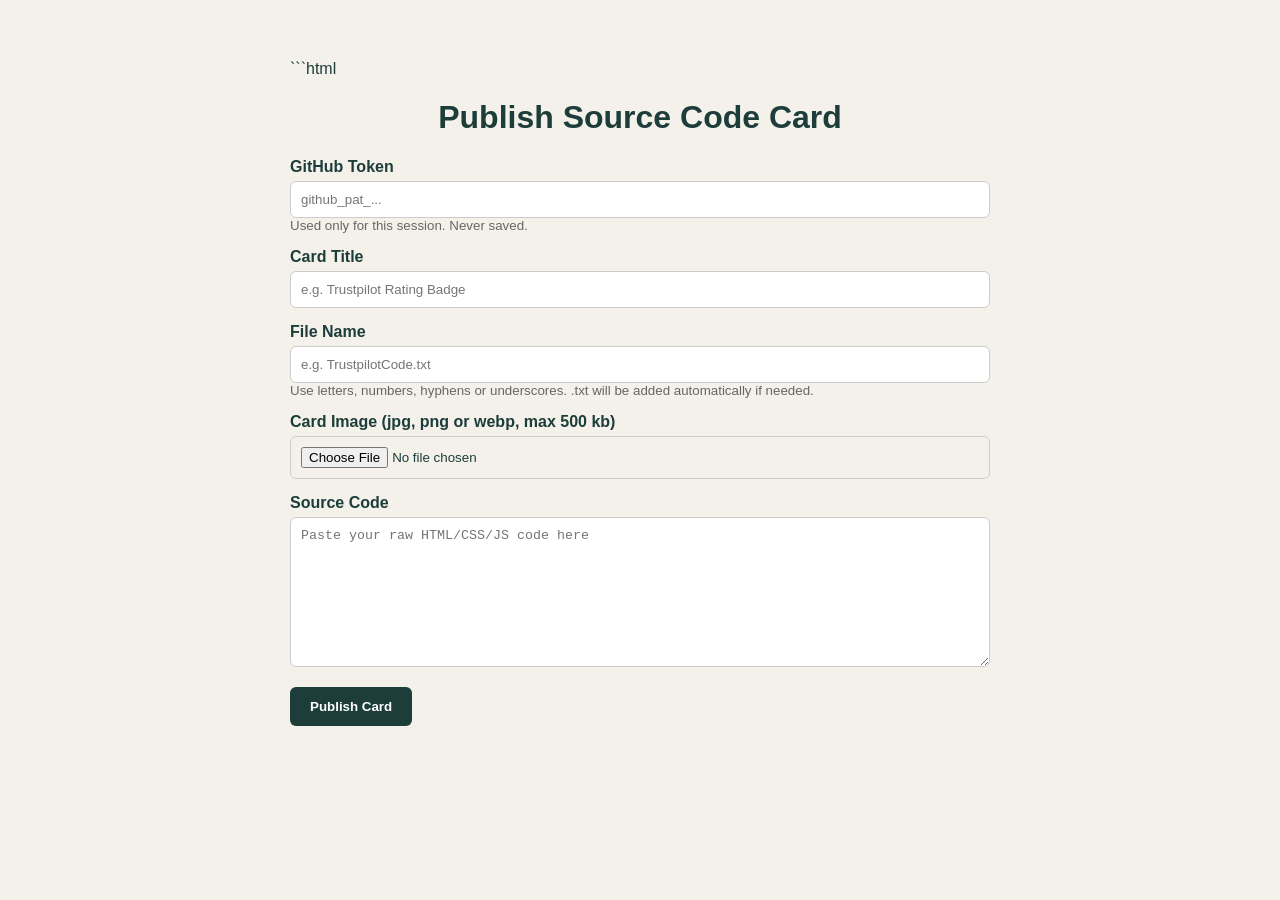
==== admin.html @ 5de01f5f "Update admin.html" ====
```html
<!DOCTYPE html>
<html lang="en">
<head>
<meta charset="UTF-8">
<meta name="viewport" content="width=device-width, initial-scale=1.0">
<meta name="robots" content="noindex, nofollow">
<title>Admin - Publish Card</title>
<style>
    body {
        font-family: Arial, sans-serif;
        max-width: 700px;
        margin: 40px auto;
        padding: 20px;
        background: #f4f1ea;
        color: #1c3d3a;
    }
    h1 { text-align: center; }
    label { display: block; margin-top: 15px; font-weight: bold; }
    input, textarea {
        width: 100%;
        padding: 10px;
        margin-top: 5px;
        border-radius: 6px;
        border: 1px solid #ccc;
        box-sizing: border-box;
        font-family: inherit;
    }
    textarea {
        font-family: "Courier New", monospace;
        min-height: 150px;
    }
    button {
        margin-top: 20px;
        padding: 12px 20px;
        border: none;
        border-radius: 6px;
        background: #1c3d3a;
        color: white;
        font-weight: bold;
        cursor: pointer;
    }
    button:hover { opacity: 0.9; }
    button:disabled {
        opacity: 0.5;
        cursor: not-allowed;
    }
    #status {
        margin-top: 20px;
        padding: 12px;
        border-radius: 6px;
        display: none;
        font-weight: bold;
    }
    .success {
        background: #d4f5d4;
        color: #1c3d3a;
        display: block !important;
    }

    .error {
    background: #ffe5e5;
    color: #d00000;
    display: block !important;
}
    
    .loading {
        background: #f5edd4;
        color: #1c3d3a;
        display: block !important;
    }
    small { color: #666; }
</style>
</head>
<body>

<h1>Publish Source Code Card</h1>

<label for="token">GitHub Token</label>
<input type="password" id="token" placeholder="github_pat_..." autocomplete="off">
<small>Used only for this session. Never saved.</small>

<label for="title">Card Title</label>
<input type="text" id="title" placeholder="e.g. Trustpilot Rating Badge">

<label for="filename">File Name</label>
<input type="text" id="filename" placeholder="e.g. TrustpilotCode.txt">
<small>Use letters, numbers, hyphens or underscores. .txt will be added automatically if needed.</small>

<label for="image">Card Image (jpg, png or webp, max 500 kb)</label>
<input type="file" id="image" accept="image/jpeg,image/png,image/webp">

<label for="code">Source Code</label>
<textarea id="code" placeholder="Paste your raw HTML/CSS/JS code here"></textarea>

<button type="button" id="publishBtn" onclick="publishCard()">Publish Card</button>

<div id="status"></div>

<script>

const OWNER = "mukta92";
const REPO = "mukta-design";
const BRANCH = "main";
const CARDS_FILE = "cards.json";
const MAX_IMAGE_BYTES = 500 * 1024;
    const IMAGE_TYPES = {
    "image/jpeg": "jpg",
    "image/png": "png",
    "image/webp": "webp"
};

function setStatus(msg, type) {
    const el = document.getElementById('status');
    el.textContent = msg;
    el.className = type;
}

function bytesToBase64(bytes) {
    let binary = "";
    const chunk = 0x8000;

    for (let i = 0; i < bytes.length; i += chunk) {
        binary += String.fromCharCode.apply(
            null,
            bytes.subarray(i, i + chunk)
        );
    }

    return btoa(binary);
}

function textToBase64(str) {
    return bytesToBase64(new TextEncoder().encode(str));
}

function base64ToText(b64) {
    const binary = atob(b64.replace(/\n/g, ""));
    const bytes = Uint8Array.from(
        binary,
        c => c.charCodeAt(0)
    );
    return new TextDecoder().decode(bytes);
}

async function fileToBase64(file) {
    const buffer = await file.arrayBuffer();
    return bytesToBase64(new Uint8Array(buffer));
}

function apiUrl(path) {
    return `https://api.github.com/repos/${OWNER}/${REPO}/contents/${path}`;
}

function authHeaders(token) {
    return {
        Authorization: `Bearer ${token}`,
        Accept: "application/vnd.github+json"
    };
}

async function putFile(token, path, contentB64, message, sha) {
    const body = {
        message: message,
        content: contentB64,
        branch: BRANCH
    };

    if (sha) body.sha = sha;

    const res = await fetch(apiUrl(path), {
        method: "PUT",
        headers: Object.assign(
            { "Content-Type": "application/json" },
            authHeaders(token)
        ),
        body: JSON.stringify(body)
    });

    if (!res.ok) {
        let msg = "Failed to upload " + path;

        try {
            msg = (await res.json()).message || msg;
        } catch (e) {}

        throw new Error(msg);
    }
}

async function readCards(token) {
    const res = await fetch(
        apiUrl(CARDS_FILE) + "?ref=" + BRANCH,
        {
            headers: authHeaders(token),
            cache: "no-store"
        }
    );

    if (res.status === 404) {
        return {
            cards: [],
            sha: null
        };
    }

    if (!res.ok) {
        throw new Error(
            "Could not read cards.json. Check your token and repo details."
        );
    }

    const data = await res.json();

    const parsed = JSON.parse(
        base64ToText(data.content) || "[]"
    );

    if (!Array.isArray(parsed)) {
        throw new Error("cards.json must contain a list.");
    }

    return {
        cards: parsed,
        sha: data.sha
    };
}

async function publishCard() {

    const token = document.getElementById('token').value.trim();
    const title = document.getElementById('title').value.trim();
    const filenameInput = document.getElementById('filename').value.trim();
    const code = document.getElementById('code').value.trim();
    const file = document.getElementById('image').files[0];
    const btn = document.getElementById('publishBtn');

    if (!token || !title || !filenameInput || !code || !file) {
        setStatus(
            "Please fill in Token, Title, File Name, Image and Code.",
            "error"
        );
        return;
    }

    /*
     * Add .txt automatically if the user didn't type it.
     */
    let filename = filenameInput;

    if (!filename.toLowerCase().endsWith(".txt")) {
        filename += ".txt";
    }

    /*
     * Only allow:
     * A-Z
     * a-z
     * 0-9
     * hyphen
     * underscore
     * .txt
     */
    if (!/^[A-Za-z0-9_-]+\.txt$/i.test(filename)) {
        setStatus(
            "Invalid file name. Use only letters, numbers, hyphens and underscores.",
            "error"
        );
        return;
    }

    const ext = IMAGE_TYPES[file.type];

    if (!ext) {
        setStatus(
            "Image must be jpg, png or webp.",
            "error"
        );
        return;
    }

    if (file.size > MAX_IMAGE_BYTES) {
        setStatus(
            "Image is too large. Maximum is 500 kb.",
            "error"
        );
        return;
    }

    btn.disabled = true;

    setStatus(
        "Publishing... please wait.",
        "loading"
    );

    try {

        /*
         * Keep the existing random ID for the card and image.
         * Only the snippet filename is now controlled by you.
         */
        const id = "c" + Date.now().toString(36);

        const imagePath = `images/${id}.${ext}`;

        /*
         * NEW:
         * The source code is saved using your chosen filename.
         */
        const snippetPath = `snippets/${filename}`;

        await putFile(
            token,
            imagePath,
            await fileToBase64(file),
            `Add image: ${title}`
        );

        await putFile(
            token,
            snippetPath,
            textToBase64(code),
            `Add snippet: ${title}`
        );

        /*
         * Read cards.json last so nothing is overwritten
         * by an older copy.
         */
        const current = await readCards(token);

        current.cards.unshift({
            id: id,
            title: title,
            image: imagePath,
            snippet: snippetPath
        });

        await putFile(
            token,
            CARDS_FILE,
            textToBase64(
                JSON.stringify(current.cards, null, 2) + "\n"
            ),
            `Add card: ${title}`,
            current.sha
        );

        setStatus(
            `Published successfully! Code saved as ${filename}. Live in about 30-60 seconds.`,
            "success"
        );

        document.getElementById('title').value = '';
        document.getElementById('filename').value = '';
        document.getElementById('code').value = '';
        document.getElementById('image').value = '';

    } catch (err) {

        setStatus(
            "Error: " + err.message,
            "error"
        );

    } finally {

        btn.disabled = false;

    }
}

</script>

</body>
</html>
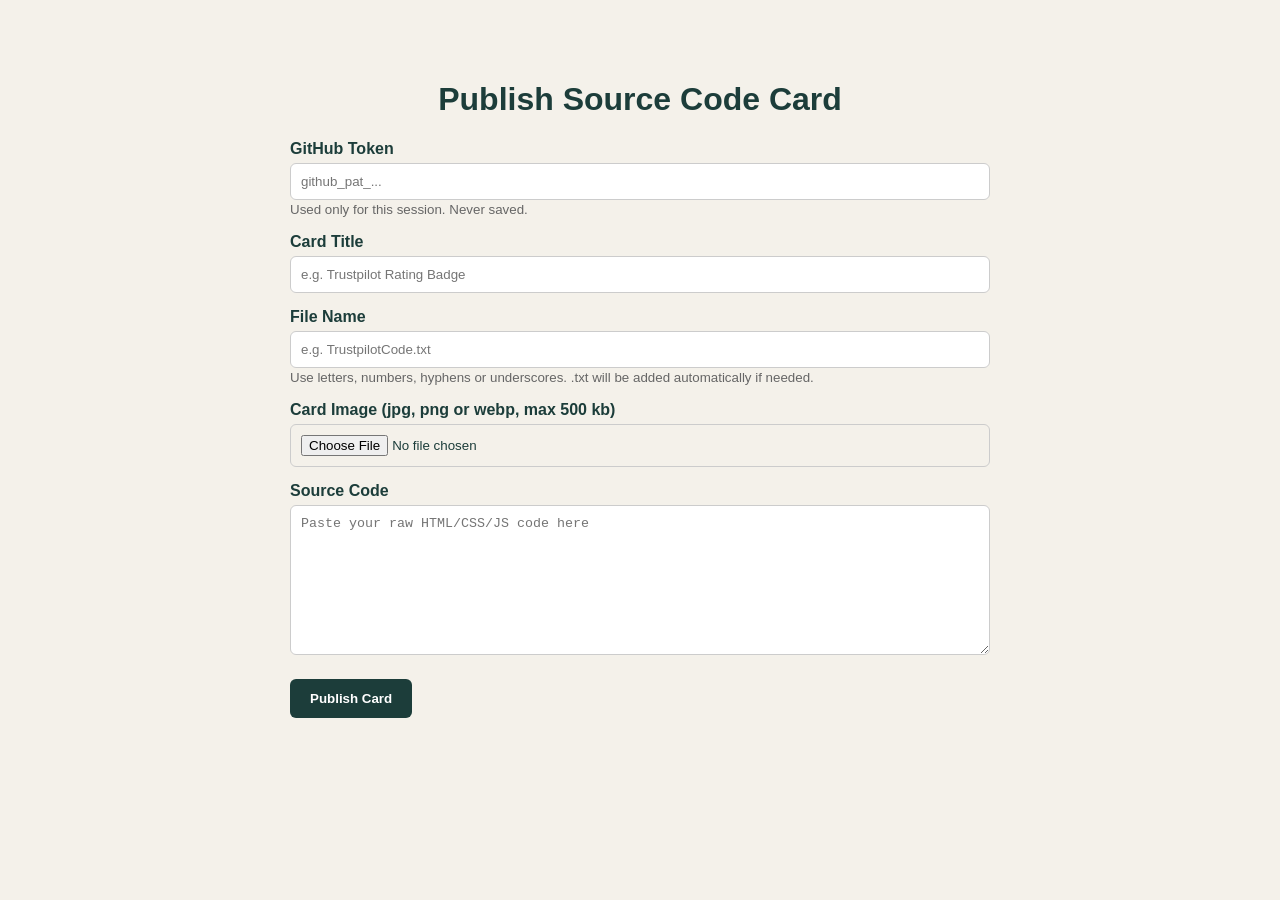
==== commit 5db89bef: "Update admin.html" ====
--- a/admin.html
+++ b/admin.html
@@ -1,4 +1,3 @@
-```html
 <!DOCTYPE html>
 <html lang="en">
 <head>
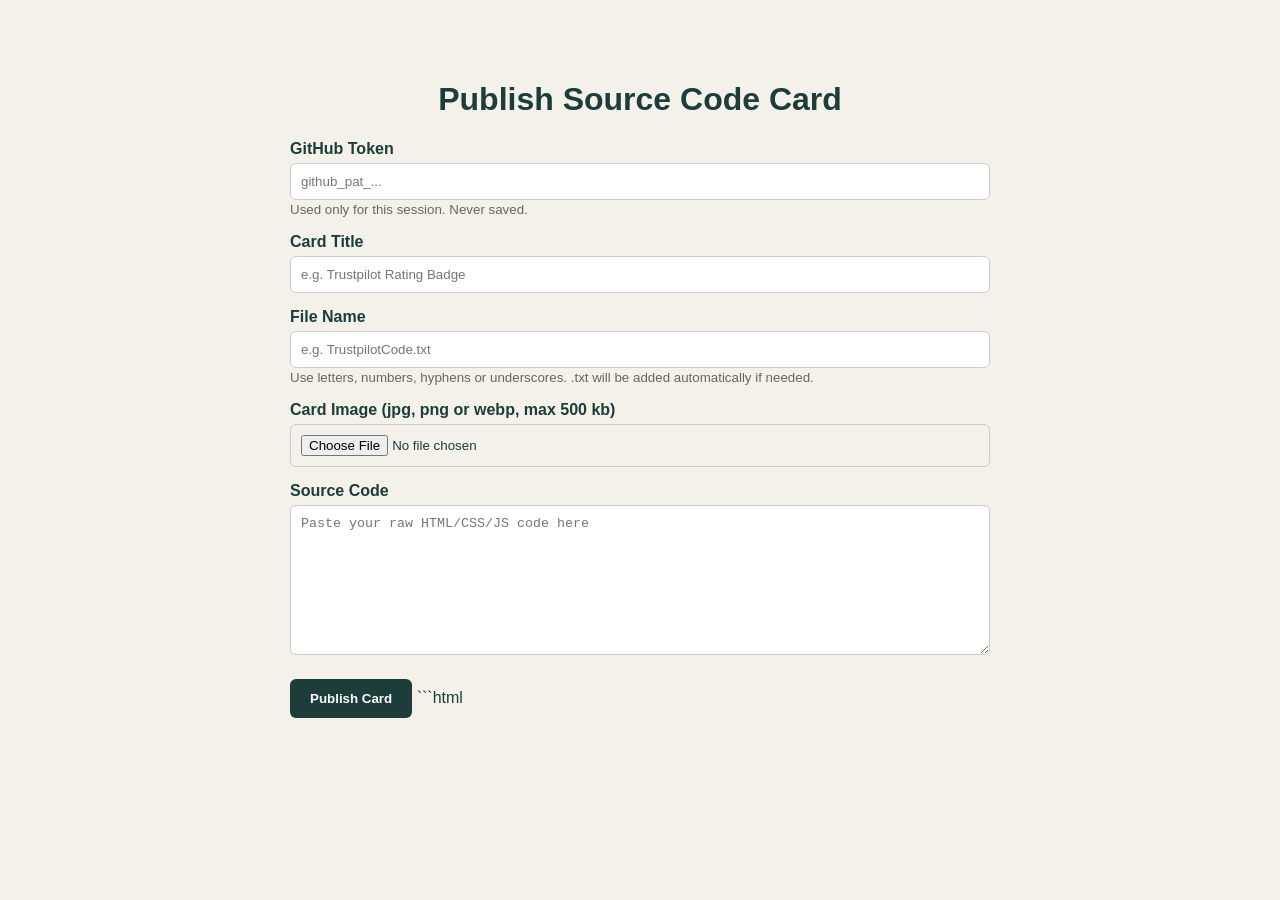
==== commit 6357a586: "Update admin.html" ====
--- a/admin.html
+++ b/admin.html
@@ -96,6 +96,7 @@
 
 <div id="status"></div>
 
+```html
 <script>
 
 const OWNER = "mukta92";
@@ -103,7 +104,8 @@
 const BRANCH = "main";
 const CARDS_FILE = "cards.json";
 const MAX_IMAGE_BYTES = 500 * 1024;
-    const IMAGE_TYPES = {
+
+const IMAGE_TYPES = {
     "image/jpeg": "jpg",
     "image/png": "png",
     "image/webp": "webp"
@@ -159,13 +161,16 @@
 }
 
 async function putFile(token, path, contentB64, message, sha) {
+
     const body = {
         message: message,
         content: contentB64,
         branch: BRANCH
     };
 
-    if (sha) body.sha = sha;
+    if (sha) {
+        body.sha = sha;
+    }
 
     const res = await fetch(apiUrl(path), {
         method: "PUT",
@@ -177,6 +182,7 @@
     });
 
     if (!res.ok) {
+
         let msg = "Failed to upload " + path;
 
         try {
@@ -188,6 +194,7 @@
 }
 
 async function readCards(token) {
+
     const res = await fetch(
         apiUrl(CARDS_FILE) + "?ref=" + BRANCH,
         {
@@ -219,6 +226,10 @@
         throw new Error("cards.json must contain a list.");
     }
 
+    if (!data.sha) {
+        throw new Error("Could not get the current cards.json SHA.");
+    }
+
     return {
         cards: parsed,
         sha: data.sha
@@ -235,10 +246,12 @@
     const btn = document.getElementById('publishBtn');
 
     if (!token || !title || !filenameInput || !code || !file) {
+
         setStatus(
             "Please fill in Token, Title, File Name, Image and Code.",
             "error"
         );
+
         return;
     }
 
@@ -261,28 +274,34 @@
      * .txt
      */
     if (!/^[A-Za-z0-9_-]+\.txt$/i.test(filename)) {
+
         setStatus(
             "Invalid file name. Use only letters, numbers, hyphens and underscores.",
             "error"
         );
+
         return;
     }
 
     const ext = IMAGE_TYPES[file.type];
 
     if (!ext) {
+
         setStatus(
             "Image must be jpg, png or webp.",
             "error"
         );
+
         return;
     }
 
     if (file.size > MAX_IMAGE_BYTES) {
+
         setStatus(
             "Image is too large. Maximum is 500 kb.",
             "error"
         );
+
         return;
     }
 
@@ -297,18 +316,19 @@
 
         /*
          * Keep the existing random ID for the card and image.
-         * Only the snippet filename is now controlled by you.
          */
         const id = "c" + Date.now().toString(36);
 
         const imagePath = `images/${id}.${ext}`;
 
         /*
-         * NEW:
-         * The source code is saved using your chosen filename.
+         * Source code uses the filename chosen by you.
          */
         const snippetPath = `snippets/${filename}`;
 
+        /*
+         * Upload image.
+         */
         await putFile(
             token,
             imagePath,
@@ -316,6 +336,9 @@
             `Add image: ${title}`
         );
 
+        /*
+         * Upload source code.
+         */
         await putFile(
             token,
             snippetPath,
@@ -324,8 +347,8 @@
         );
 
         /*
-         * Read cards.json last so nothing is overwritten
-         * by an older copy.
+         * Read the latest cards.json AFTER
+         * uploading the image and snippet.
          */
         const current = await readCards(token);
 
@@ -336,6 +359,9 @@
             snippet: snippetPath
         });
 
+        /*
+         * Update cards.json using its current SHA.
+         */
         await putFile(
             token,
             CARDS_FILE,
@@ -351,6 +377,9 @@
             "success"
         );
 
+        /*
+         * Clear form.
+         */
         document.getElementById('title').value = '';
         document.getElementById('filename').value = '';
         document.getElementById('code').value = '';
@@ -366,11 +395,11 @@
     } finally {
 
         btn.disabled = false;
-
     }
 }
 
 </script>
 
+    
 </body>
 </html>
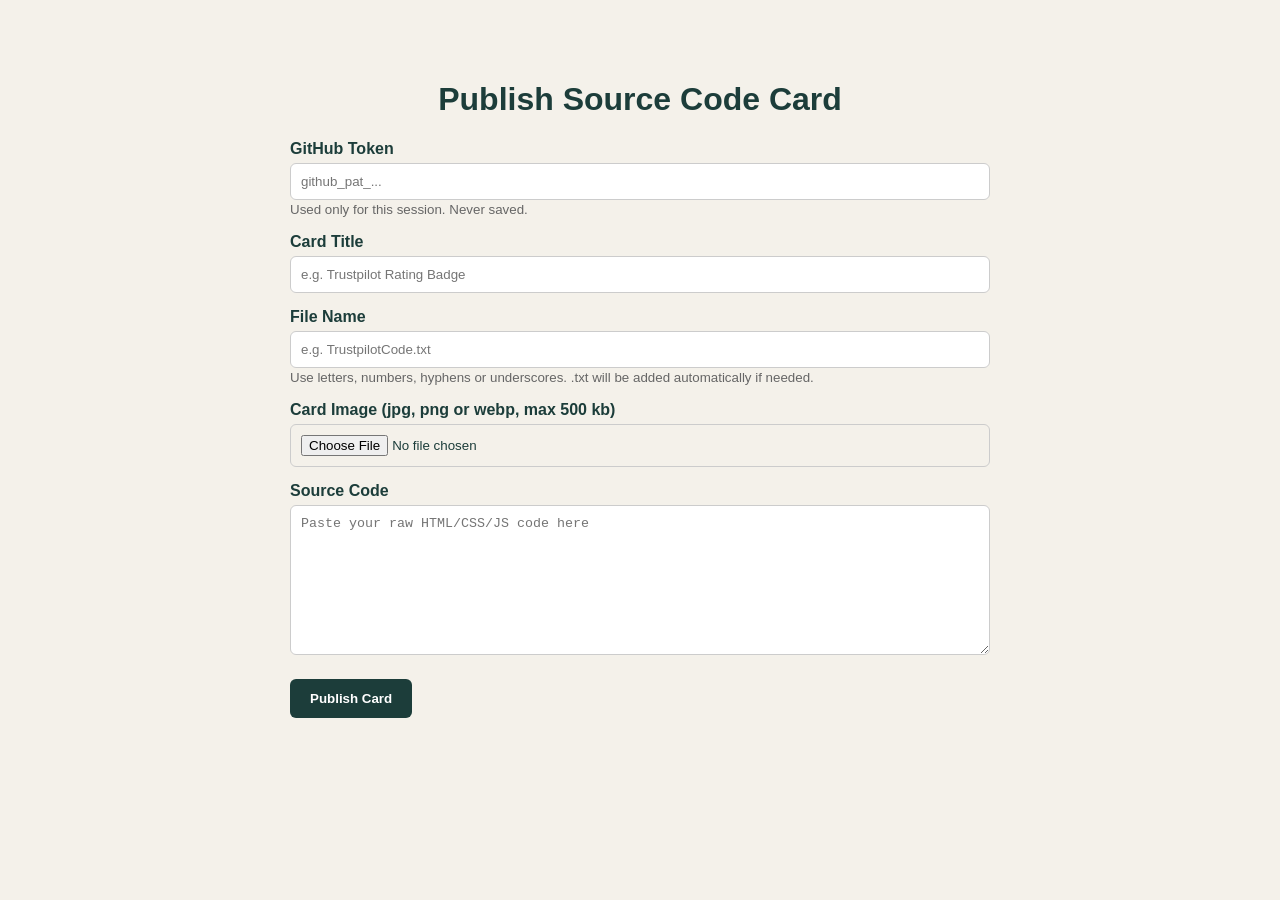
==== commit 546cf9f8: "Update admin.html" ====
--- a/admin.html
+++ b/admin.html
@@ -96,7 +96,6 @@
 
 <div id="status"></div>
 
-```html
 <script>
 
 const OWNER = "mukta92";
@@ -203,20 +202,19 @@
         }
     );
 
-    if (res.status === 404) {
-        return {
-            cards: [],
-            sha: null
-        };
-    }
+    const data = await res.json();
 
     if (!res.ok) {
         throw new Error(
-            "Could not read cards.json. Check your token and repo details."
-        );
-    }
-
-    const data = await res.json();
+            `Could not read cards.json. GitHub returned ${res.status}: ${data.message || "Unknown error"}`
+        );
+    }
+
+    if (!data.sha) {
+        throw new Error(
+            "GitHub returned cards.json but did not provide its SHA."
+        );
+    }
 
     const parsed = JSON.parse(
         base64ToText(data.content) || "[]"
@@ -224,10 +222,6 @@
 
     if (!Array.isArray(parsed)) {
         throw new Error("cards.json must contain a list.");
-    }
-
-    if (!data.sha) {
-        throw new Error("Could not get the current cards.json SHA.");
     }
 
     return {
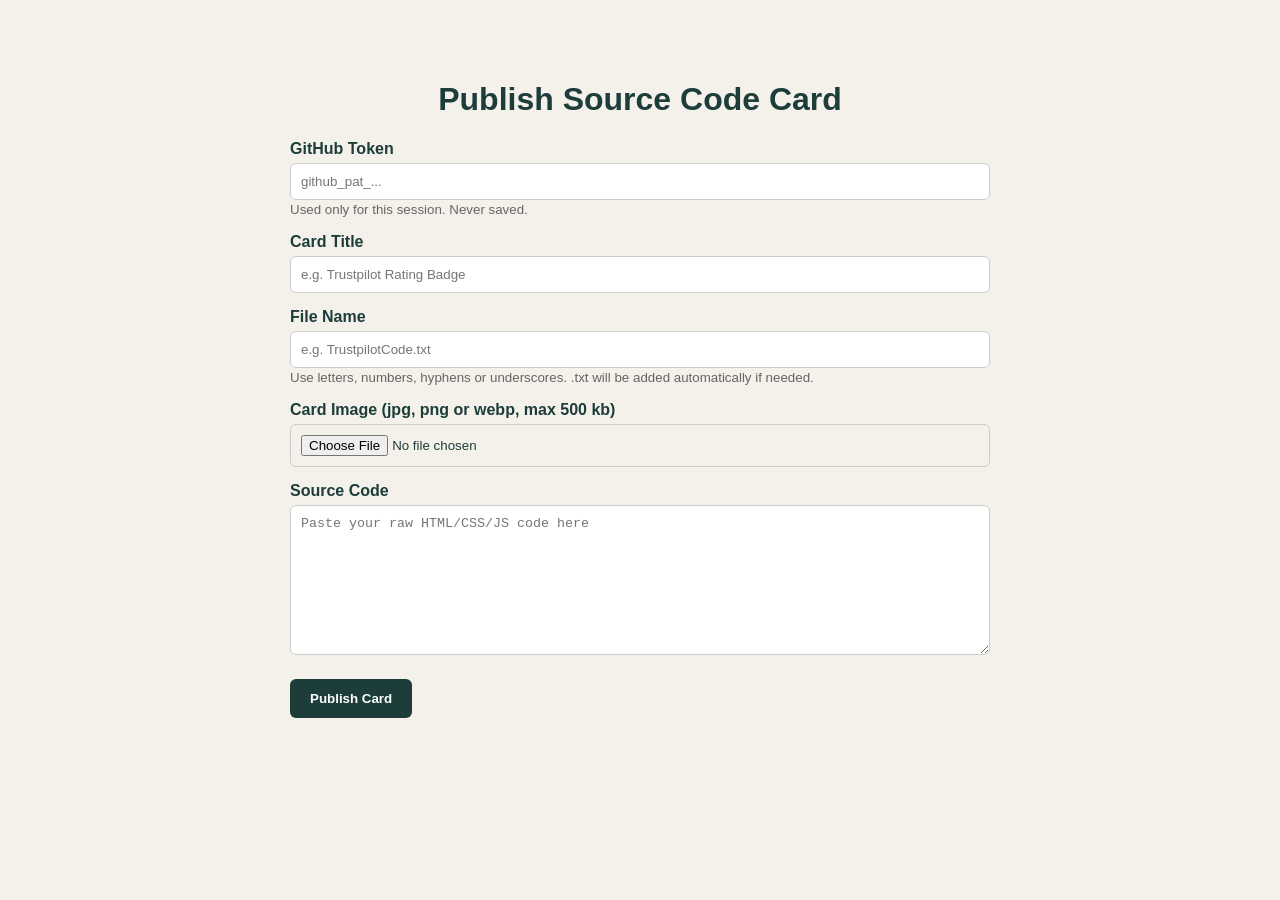
==== commit ac7834c9: "Update admin.html" ====
--- a/admin.html
+++ b/admin.html
@@ -102,6 +102,7 @@
 const REPO = "mukta-design";
 const BRANCH = "main";
 const CARDS_FILE = "cards.json";
+
 const MAX_IMAGE_BYTES = 500 * 1024;
 
 const IMAGE_TYPES = {
@@ -110,17 +111,31 @@
     "image/webp": "webp"
 };
 
+
+/* =========================
+   STATUS MESSAGE
+========================= */
+
 function setStatus(msg, type) {
-    const el = document.getElementById('status');
+
+    const el = document.getElementById("status");
+
     el.textContent = msg;
     el.className = type;
 }
 
+
+/* =========================
+   BASE64 HELPERS
+========================= */
+
 function bytesToBase64(bytes) {
+
     let binary = "";
     const chunk = 0x8000;
 
     for (let i = 0; i < bytes.length; i += chunk) {
+
         binary += String.fromCharCode.apply(
             null,
             bytes.subarray(i, i + chunk)
@@ -130,36 +145,70 @@
     return btoa(binary);
 }
 
+
 function textToBase64(str) {
-    return bytesToBase64(new TextEncoder().encode(str));
-}
+
+    return bytesToBase64(
+        new TextEncoder().encode(str)
+    );
+}
+
 
 function base64ToText(b64) {
-    const binary = atob(b64.replace(/\n/g, ""));
+
+    const binary = atob(
+        b64.replace(/\n/g, "")
+    );
+
     const bytes = Uint8Array.from(
         binary,
         c => c.charCodeAt(0)
     );
+
     return new TextDecoder().decode(bytes);
 }
 
+
 async function fileToBase64(file) {
+
     const buffer = await file.arrayBuffer();
-    return bytesToBase64(new Uint8Array(buffer));
-}
+
+    return bytesToBase64(
+        new Uint8Array(buffer)
+    );
+}
+
+
+/* =========================
+   GITHUB API
+========================= */
 
 function apiUrl(path) {
+
     return `https://api.github.com/repos/${OWNER}/${REPO}/contents/${path}`;
 }
 
+
 function authHeaders(token) {
+
     return {
         Authorization: `Bearer ${token}`,
         Accept: "application/vnd.github+json"
     };
 }
 
-async function putFile(token, path, contentB64, message, sha) {
+
+/* =========================
+   UPLOAD / UPDATE FILE
+========================= */
+
+async function putFile(
+    token,
+    path,
+    contentB64,
+    message,
+    sha
+) {
 
     const body = {
         message: message,
@@ -167,79 +216,227 @@
         branch: BRANCH
     };
 
+    /*
+     * SHA is required when updating
+     * an existing GitHub file.
+     */
     if (sha) {
         body.sha = sha;
     }
 
-    const res = await fetch(apiUrl(path), {
-        method: "PUT",
-        headers: Object.assign(
-            { "Content-Type": "application/json" },
-            authHeaders(token)
-        ),
-        body: JSON.stringify(body)
-    });
+    const res = await fetch(
+        apiUrl(path),
+        {
+            method: "PUT",
+
+            headers: Object.assign(
+                {
+                    "Content-Type": "application/json"
+                },
+                authHeaders(token)
+            ),
+
+            body: JSON.stringify(body)
+        }
+    );
+
+    const responseText = await res.text();
+
+    let data = {};
+
+    try {
+
+        if (responseText) {
+            data = JSON.parse(responseText);
+        }
+
+    } catch (e) {
+
+        data = {};
+    }
 
     if (!res.ok) {
 
-        let msg = "Failed to upload " + path;
-
-        try {
-            msg = (await res.json()).message || msg;
-        } catch (e) {}
-
-        throw new Error(msg);
-    }
-}
+        throw new Error(
+            data.message ||
+            `GitHub error ${res.status} while saving ${path}`
+        );
+    }
+
+    return data;
+}
+
+
+/* =========================
+   READ CARDS.JSON
+========================= */
 
 async function readCards(token) {
 
     const res = await fetch(
-        apiUrl(CARDS_FILE) + "?ref=" + BRANCH,
+        apiUrl(CARDS_FILE) +
+        "?ref=" +
+        BRANCH,
+
         {
             headers: authHeaders(token),
             cache: "no-store"
         }
     );
 
-    const data = await res.json();
+    const responseText = await res.text();
+
+    let data = {};
+
+    try {
+
+        if (responseText) {
+            data = JSON.parse(responseText);
+        }
+
+    } catch (e) {
+
+        throw new Error(
+            "GitHub returned an invalid response while reading cards.json."
+        );
+    }
+
 
     if (!res.ok) {
+
         throw new Error(
-            `Could not read cards.json. GitHub returned ${res.status}: ${data.message || "Unknown error"}`
-        );
-    }
+            `Could not read cards.json. GitHub returned ${res.status}: ${
+                data.message || "Unknown error"
+            }`
+        );
+    }
+
 
     if (!data.sha) {
+
         throw new Error(
-            "GitHub returned cards.json but did not provide its SHA."
-        );
-    }
+            "GitHub did not provide the SHA for cards.json."
+        );
+    }
+
+
+    if (!data.content) {
+
+        throw new Error(
+            "GitHub returned cards.json without its content."
+        );
+    }
+
 
     const parsed = JSON.parse(
         base64ToText(data.content) || "[]"
     );
 
+
     if (!Array.isArray(parsed)) {
-        throw new Error("cards.json must contain a list.");
-    }
+
+        throw new Error(
+            "cards.json must contain a list."
+        );
+    }
+
 
     return {
+
         cards: parsed,
+
         sha: data.sha
     };
 }
 
+
+/* =========================
+   CHECK IF FILE EXISTS
+========================= */
+
+async function fileExists(token, path) {
+
+    const res = await fetch(
+
+        apiUrl(path) +
+        "?ref=" +
+        BRANCH,
+
+        {
+            headers: authHeaders(token),
+            cache: "no-store"
+        }
+    );
+
+
+    if (res.status === 404) {
+
+        return false;
+    }
+
+
+    if (!res.ok) {
+
+        const responseText = await res.text();
+
+        let data = {};
+
+        try {
+
+            if (responseText) {
+                data = JSON.parse(responseText);
+            }
+
+        } catch (e) {}
+
+
+        throw new Error(
+            data.message ||
+            `Could not check ${path}.`
+        );
+    }
+
+
+    return true;
+}
+
+
+/* =========================
+   PUBLISH CARD
+========================= */
+
 async function publishCard() {
 
-    const token = document.getElementById('token').value.trim();
-    const title = document.getElementById('title').value.trim();
-    const filenameInput = document.getElementById('filename').value.trim();
-    const code = document.getElementById('code').value.trim();
-    const file = document.getElementById('image').files[0];
-    const btn = document.getElementById('publishBtn');
-
-    if (!token || !title || !filenameInput || !code || !file) {
+    const token =
+        document.getElementById("token").value.trim();
+
+    const title =
+        document.getElementById("title").value.trim();
+
+    const filenameInput =
+        document.getElementById("filename").value.trim();
+
+    const code =
+        document.getElementById("code").value.trim();
+
+    const file =
+        document.getElementById("image").files[0];
+
+    const btn =
+        document.getElementById("publishBtn");
+
+
+    /* =========================
+       BASIC VALIDATION
+    ========================= */
+
+    if (
+        !token ||
+        !title ||
+        !filenameInput ||
+        !code ||
+        !file
+    ) {
 
         setStatus(
             "Please fill in Token, Title, File Name, Image and Code.",
@@ -249,25 +446,27 @@
         return;
     }
 
-    /*
-     * Add .txt automatically if the user didn't type it.
-     */
+
+    /* =========================
+       FILE NAME
+    ========================= */
+
     let filename = filenameInput;
 
-    if (!filename.toLowerCase().endsWith(".txt")) {
+
+    if (
+        !filename
+            .toLowerCase()
+            .endsWith(".txt")
+    ) {
+
         filename += ".txt";
     }
 
-    /*
-     * Only allow:
-     * A-Z
-     * a-z
-     * 0-9
-     * hyphen
-     * underscore
-     * .txt
-     */
-    if (!/^[A-Za-z0-9_-]+\.txt$/i.test(filename)) {
+
+    if (
+        !/^[A-Za-z0-9_-]+\.txt$/i.test(filename)
+    ) {
 
         setStatus(
             "Invalid file name. Use only letters, numbers, hyphens and underscores.",
@@ -277,7 +476,13 @@
         return;
     }
 
+
+    /* =========================
+       IMAGE TYPE
+    ========================= */
+
     const ext = IMAGE_TYPES[file.type];
+
 
     if (!ext) {
 
@@ -289,6 +494,11 @@
         return;
     }
 
+
+    /* =========================
+       IMAGE SIZE
+    ========================= */
+
     if (file.size > MAX_IMAGE_BYTES) {
 
         setStatus(
@@ -299,94 +509,212 @@
         return;
     }
 
+
+    /* =========================
+       DISABLE BUTTON
+    ========================= */
+
     btn.disabled = true;
+
 
     setStatus(
         "Publishing... please wait.",
         "loading"
     );
 
+
     try {
 
-        /*
-         * Keep the existing random ID for the card and image.
-         */
-        const id = "c" + Date.now().toString(36);
-
-        const imagePath = `images/${id}.${ext}`;
-
-        /*
-         * Source code uses the filename chosen by you.
-         */
-        const snippetPath = `snippets/${filename}`;
-
-        /*
-         * Upload image.
-         */
+        /* =========================
+           GENERATE CARD ID
+        ========================= */
+
+const id = filename.replace(/\.txt$/i, "");
+
+const imagePath =
+    `images/${id}.${ext}`;
+
+const snippetPath =
+    `snippets/${filename}`;
+
+
+        /* =========================
+           CHECK DUPLICATE SNIPPET
+        ========================= */
+
+        const snippetAlreadyExists =
+            await fileExists(
+                token,
+                snippetPath
+            );
+
+
+        if (snippetAlreadyExists) {
+
+            throw new Error(
+                `The file "${filename}" already exists. Please choose a different file name.`
+            );
+        }
+
+
+        /* =========================
+           UPLOAD IMAGE
+        ========================= */
+
+        setStatus(
+            "Uploading image...",
+            "loading"
+        );
+
+
         await putFile(
+
             token,
+
             imagePath,
+
             await fileToBase64(file),
+
             `Add image: ${title}`
         );
 
-        /*
-         * Upload source code.
-         */
+
+        /* =========================
+           UPLOAD SNIPPET
+        ========================= */
+
+        setStatus(
+            "Uploading source code...",
+            "loading"
+        );
+
+
         await putFile(
+
             token,
+
             snippetPath,
+
             textToBase64(code),
+
             `Add snippet: ${title}`
         );
 
-        /*
-         * Read the latest cards.json AFTER
-         * uploading the image and snippet.
-         */
-        const current = await readCards(token);
+
+        /* =========================
+           READ LATEST CARDS.JSON
+        ========================= */
+
+        setStatus(
+            "Updating cards.json...",
+            "loading"
+        );
+
+
+        const current =
+            await readCards(token);
+
+
+        /* =========================
+           ADD NEW CARD
+        ========================= */
 
         current.cards.unshift({
+
             id: id,
+
             title: title,
+
             image: imagePath,
+
             snippet: snippetPath
         });
 
-        /*
-         * Update cards.json using its current SHA.
-         */
+
+        /* =========================
+           UPDATE CARDS.JSON
+        ========================= */
+
         await putFile(
+
             token,
+
             CARDS_FILE,
+
             textToBase64(
-                JSON.stringify(current.cards, null, 2) + "\n"
+
+                JSON.stringify(
+                    current.cards,
+                    null,
+                    2
+                ) + "\n"
+
             ),
+
             `Add card: ${title}`,
+
             current.sha
         );
 
-        setStatus(
+
+        /* =========================
+           SUCCESS
+        ========================= */
+
+        setStatus(
+
             `Published successfully! Code saved as ${filename}. Live in about 30-60 seconds.`,
+
             "success"
         );
 
-        /*
-         * Clear form.
-         */
-        document.getElementById('title').value = '';
-        document.getElementById('filename').value = '';
-        document.getElementById('code').value = '';
-        document.getElementById('image').value = '';
+
+        /* =========================
+           CLEAR FORM
+        ========================= */
+
+        document.getElementById(
+            "title"
+        ).value = "";
+
+
+        document.getElementById(
+            "filename"
+        ).value = "";
+
+
+        document.getElementById(
+            "code"
+        ).value = "";
+
+
+        document.getElementById(
+            "image"
+        ).value = "";
+
 
     } catch (err) {
 
-        setStatus(
-            "Error: " + err.message,
+
+        /* =========================
+           ERROR
+        ========================= */
+
+        setStatus(
+
+            "Error: " +
+            err.message,
+
             "error"
         );
 
+
     } finally {
+
+
+        /* =========================
+           ENABLE BUTTON
+        ========================= */
 
         btn.disabled = false;
     }
